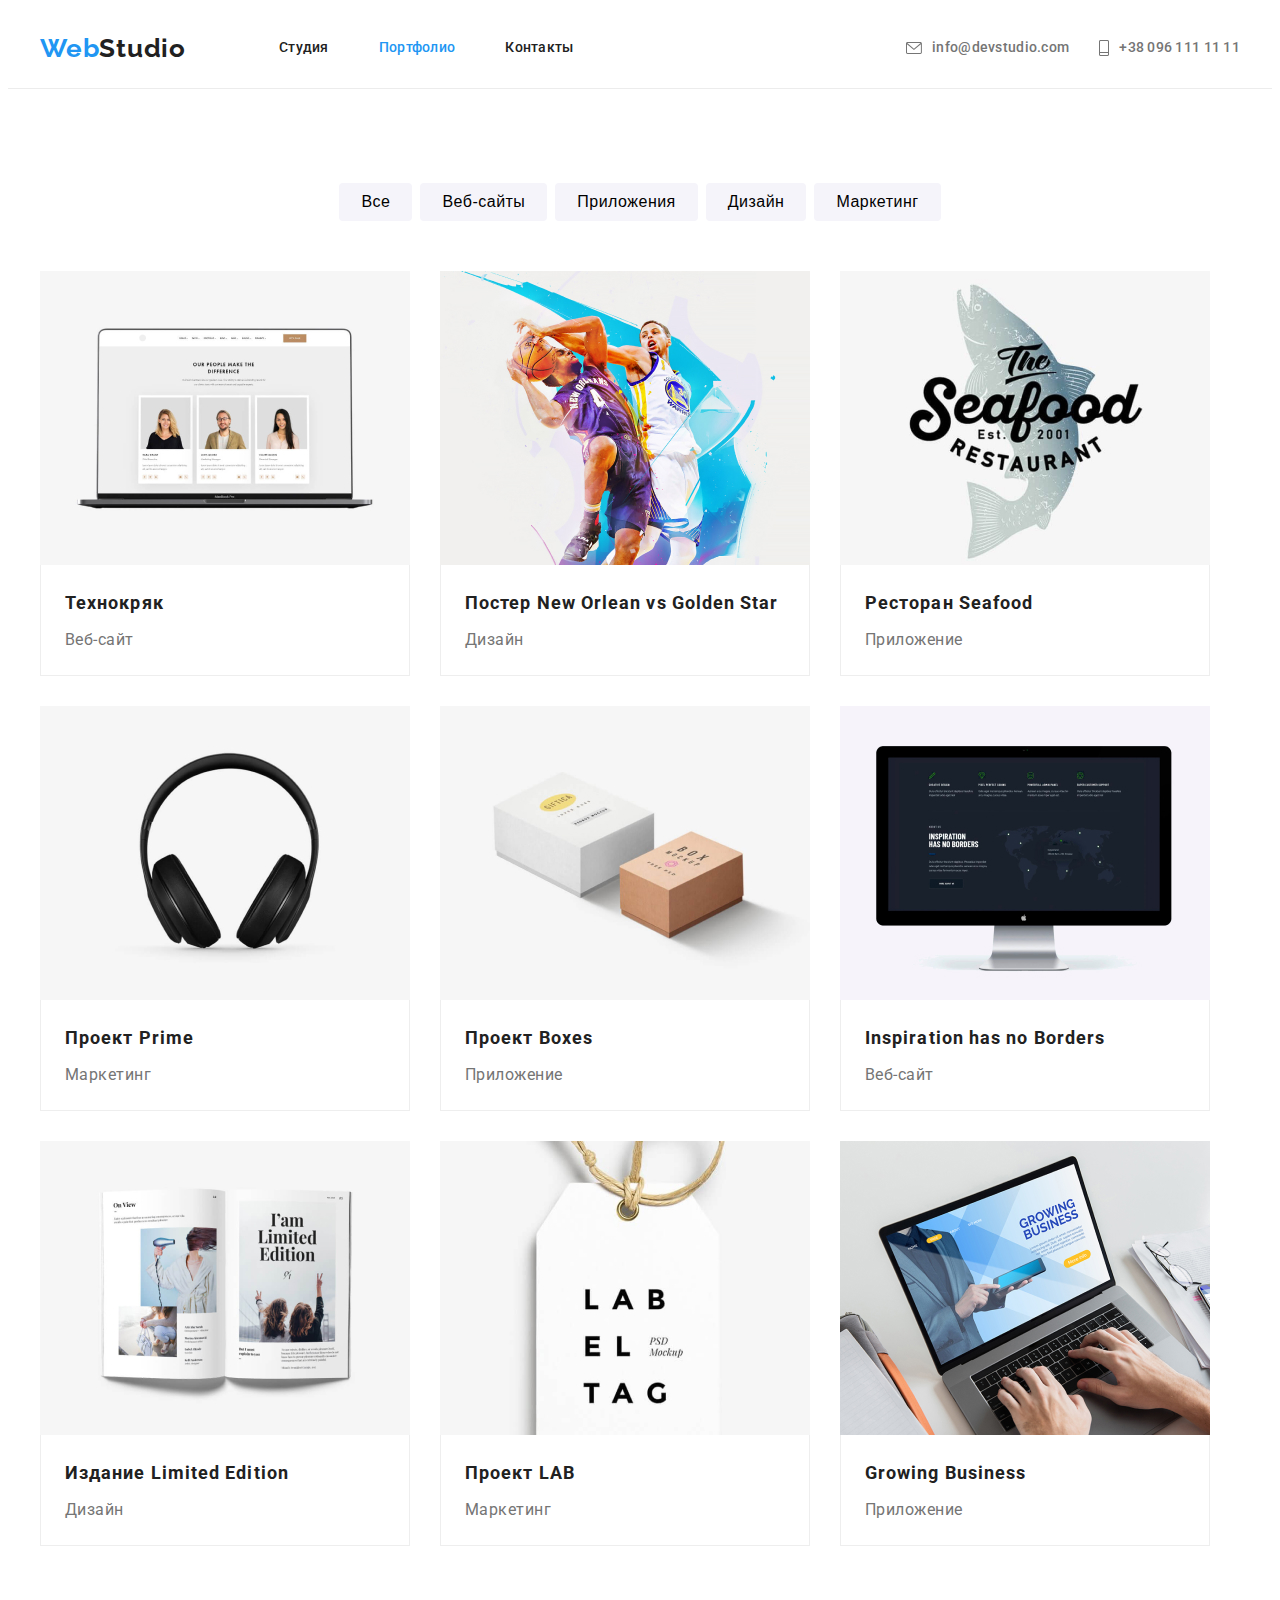
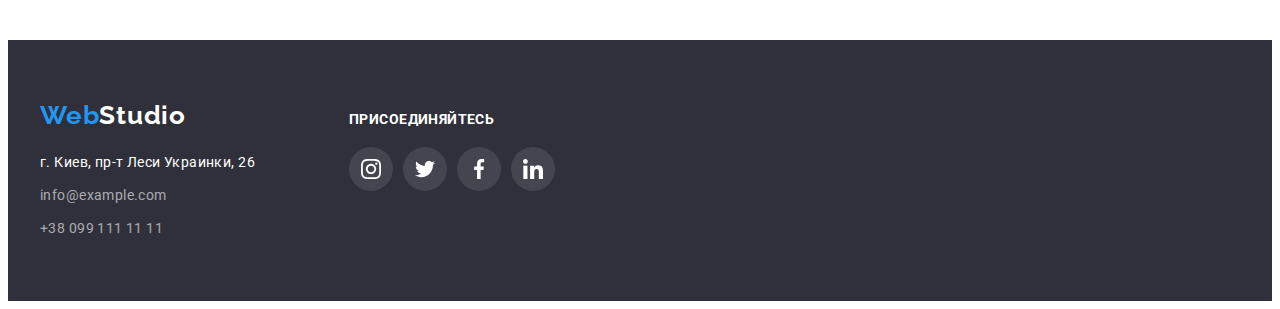
==== portfolio.html @ aa53f3c8 "Initial commit" ====
<!DOCTYPE html>
<html lang="ru">
  <head>
    <meta charset="UTF-8" />
    <meta http-equiv="X-UA-Compatible" content="IE=edge" />
    <meta name="viewport" content="width=device-width, initial-scale=1.0" />
    <title>Портфолио</title>
    <link rel="preconnect" href="https://fonts.googleapis.com" />
    <link rel="preconnect" href="https://fonts.gstatic.com" crossorigin />
    <link
      href="https://fonts.googleapis.com/css2?family=Raleway:wght@700&family=Roboto:wght@400;500;700;900&display=swap"
      rel="stylesheet"
    />
    <link
      rel="stylesheet"
      href="https://cdnjs.cloudflare.com/ajax/libs/modern-normalize/1.1.0/modern-normalize.min.css"
      integrity="sha512-wpPYUAdjBVSE4KJnH1VR1HeZfpl1ub8YT/NKx4PuQ5NmX2tKuGu6U/JRp5y+Y8XG2tV+wKQpNHVUX03MfMFn9Q=="
      crossorigin="anonymous"
      referrerpolicy="no-referrer"
    />
    <link rel="stylesheet" href="./css/styles.css" />
  </head>
  <body>
    <header class="page-header">
      <div class="container header-container">
        <a class="logo-link-blue link" href="" lang="en"
          >Web<span class="logo-link-black">Studio</span></a
        >
        <nav class="navigation">
          <ul class="menu list">
            <li class="menu-item">
              <a class="menu-link link" href="./index.html">Студия</a>
            </li>
            <li class="menu-item">
              <a class="menu-link current link" href="./portfolio.html">Портфолио</a>
            </li>
            <li class="menu-item">
              <a class="menu-link link" href="">Контакты</a>
            </li>
          </ul>
        </nav>
        <ul class="header-mailphone list">
          <li class="header-mailphone-item">
            <a class="menu-link mailtel link" href="mailto:info@devstudio.com">
              <svg class="header-logo-mail-img">
                <use href="./images/sprite.svg#icon-envelope-hover"></use>
              </svg>
              info@devstudio.com
            </a>
          </li>
          <li class="">
            <a class="menu-link mailtel link" href="tel:380961111111">
              <svg class="header-logo-mobile-img">
                <use href="./images/sprite.svg#icon-Mobile"></use>
              </svg>
              +38 096 111 11 11
            </a>
          </li>
        </ul>
      </div>
    </header>
    <main>
      <section class="main-section">
        <div class="container">
          <ul class="section-list list">
            <li class="section-list-item">
              <button class="modal-btns" type="button">Все</button>
            </li>
            <li class="section-list-item">
              <button class="modal-btns" type="button">Веб-сайты</button>
            </li>
            <li class="section-list-item">
              <button class="modal-btns" type="button">Приложения</button>
            </li>
            <li class="section-list-item">
              <button class="modal-btns" type="button">Дизайн</button>
            </li>
            <li class="section-list-item">
              <button class="modal-btns" type="button">Маркетинг</button>
            </li>
          </ul>
          <ul class="projects list">
            <li class="projects-item">
              <a class="projects-item-link link" href="">
                <img
                  src="./images/portfolio/img.jpg"
                  alt="технокряк"
                  width="370"
                  height="294"
                />
                <div class="projectsUF">
                  <h3 class="projects-name">Технокряк</h3>
                  <p class="projects-discription">Веб-сайт</p>
                </div>
              </a>
            </li>
            <li class="projects-item">
              <a class="projects-item-link link" href="">
                <img
                  src="./images/portfolio/img-1.jpg"
                  alt="постер баскетбол"
                  width="370"
                  height="294"
                />
                <div class="projectsUF">
                  <h3 class="projects-name" lang="en">
                    Постер New Orlean vs Golden Star
                  </h3>
                  <p class="projects-discription">Дизайн</p>
                </div>
              </a>
            </li>
            <li class="projects-item">
              <a class="projects-item-link link" href="">
                <img
                  src="./images/portfolio/img-2.jpg"
                  alt="ресторан"
                  width="370"
                  height="294"
                />
                <div class="projectsUF">
                  <h3 class="projects-name" lang="en">Ресторан Seafood</h3>
                  <p class="projects-discription">Приложение</p>
                </div>
              </a>
            </li>
            <li class="projects-item">
              <a class="projects-item-link link" href="">
                <img
                  src="./images/portfolio/img-3.jpg"
                  alt="проект прайм"
                  width="370"
                  height="294"
                />
                <div class="projectsUF">
                  <h3 class="projects-name" lang="en">Проект Prime</h3>
                  <p class="projects-discription">Маркетинг</p>
                </div>
              </a>
            </li>
            <li class="projects-item">
              <a class="projects-item-link link" href="">
                <img
                  src="./images/portfolio/img-4.jpg"
                  alt="проект боксис"
                  width="370"
                  height="294"
                />
                <div class="projectsUF">
                  <h3 class="projects-name" lang="en">Проект Boxes</h3>
                  <p class="projects-discription">Приложение</p>
                </div>
              </a>
            </li>
            <li class="projects-item">
              <a class="projects-item-link link" href="">
                <img
                  src="./images/portfolio/img-5.jpg"
                  alt="инспиратион"
                  width="370"
                  height="294"
                />
                <div class="projectsUF">
                  <h3 class="projects-name" lang="en">
                    Inspiration has no Borders
                  </h3>
                  <p class="projects-discription">Веб-сайт</p>
                </div>
              </a>
            </li>
            <li class="projects-item">
              <a class="projects-item-link link" href="">
                <img
                  src="./images/portfolio/img-6.jpg"
                  alt="издание"
                  width="370"
                  height="294"
                />
                <div class="projectsUF">
                  <h3 class="projects-name" lang="en">
                    Издание Limited Edition
                  </h3>
                  <p class="projects-discription">Дизайн</p>
                </div>
              </a>
            </li>
            <li class="projects-item">
              <a class="projects-item-link link" href="">
                <img
                  src="./images/portfolio/img-7.jpg"
                  alt="проект лаб"
                  width="370"
                  height="294"
                />
                <div class="projectsUF">
                  <h3 class="projects-name" lang="en">Проект LAB</h3>
                  <p class="projects-discription">Маркетинг</p>
                </div>
              </a>
            </li>
            <li class="projects-item">
              <a class="projects-item-link link" href="">
                <img
                  src="./images/portfolio/img-8.jpg"
                  alt="гроуинг бизнес"
                  width="370"
                  height="294"
                />
                <div class="projectsUF">
                  <h3 class="projects-name" lang="en">Growing Business</h3>
                  <p class="projects-discription">Приложение</p>
                </div>
              </a>
            </li>
          </ul>
        </div>
      </section>
    </main>
    <footer class="footer">
      <div class="container footer-container">
        <div>
          <a class="logo-link-blue link" href="" lang="en"
            >Web<span class="logo-link-white">Studio</span></a
          >
          <address class="address">
            <p class="adress-list-link geo">г. Киев, пр-т Леси Украинки, 26</p>
            <ul class="adress-list list">
              <li class="adress-list-item">
                <a class="adress-list-link link" href="mailto:info@example.com"
                  >info@example.com</a
                >
              </li>
              <li class="adress-list-item">
                <a class="adress-list-link link" href="tel:+380991111111"
                  >+38 099 111 11 11</a
                >
              </li>
            </ul>
          </address>
        </div>
        <div class="join-container">
          <p class="join-container-title">присоединяйтесь</p>
          <ul class="social-list list">
            <li class="social-list-item">
              <a href="" class="social-list-link social-list-footer-link">
                <svg class="social-list-icon-footer" width="20px" height="20px">
                  <use href="./images/sprite.svg#icon-instagram"></use>
                </svg>
              </a>
            </li>
            <li class="social-list-item">
              <a href="" class="social-list-link social-list-footer-link">
                <svg class="social-list-icon-footer" width="20px" height="20px">
                  <use href="./images/sprite.svg#icon-twitter"></use>
                </svg>
              </a>
            </li>
            <li class="social-list-item">
              <a href="" class="social-list-link social-list-footer-link">
                <svg class="social-list-icon-footer" width="20px" height="20px">
                  <use href="./images/sprite.svg#icon-facebook"></use>
                </svg>
              </a>
            </li>
            <li class="social-list-item">
              <a href="" class="social-list-link social-list-footer-link">
                <svg class="social-list-icon-footer" width="20px" height="20px">
                  <use href="./images/sprite.svg#icon-linkedin"></use>
                </svg>
              </a>
            </li>
          </ul>
        </div>
      </div>
    </footer>
  </body>
</html>
---- css/styles.css ----
:root {
  --primary-font-family: "Roboto", sans-serif;
  --secondary-font-family: "Raleway", sans-serif;
  --accent-color: #188ce8;
  --secondary-color: #2196f3;
}
h1,
h2,
h3,
h4,
h5,
h6,
p {
  margin-top: 0;
  margin-bottom: 0;
}
ul {
  margin-top: 0;
  margin-bottom: 0;
  padding-left: 0;
}
img {
  display: block;
}
.link {
  text-decoration: none;
}
.list {
  list-style: none;
}
body {
  font-family: var(--primary-font-family);
  color: #212121;
}
.container {
  width: 1200px;
  padding-left: 15px;
  padding-right: 15px;
  margin-left: auto;
  margin-right: auto;
}
/* =========================HEADER========================= */
.page-header {
  background: #ffffff;
  border-bottom: 1px solid #ececec;
}
.header-container {
  display: flex;
  align-items: center;
  justify-content: space-between;
}
.navigation {
  display: flex;
  align-items: center;
}
.menu {
  display: flex;
  padding-top: 32px;
  padding-bottom: 32px;
}
.menu-item {
  display: block;
}
.menu-item:not(:last-child) {
  margin-right: 50px;
}
.header-mailphone {
  display: flex;
  margin-left: auto;
}
.header-mailphone-item {
  margin-right: 30px;
  display: flex;
  align-items: center;
}
.logo-link-blue {
  font-family: var(--secondary-font-family);
  font-weight: 700;
  font-size: 26px;
  line-height: 1.19;
  letter-spacing: 0.03em;
  color: var(--secondary-color);
  margin-right: 93px;
}
.logo-link-white {
  color: #ffffff;
}
.logo-link-black {
  color: #212121;
}
.menu-link {
  display: flex;
  font-weight: 500;
  font-size: 14px;
  line-height: 1.14;
  letter-spacing: 0.02em;
  color: inherit;
  margin-left: auto;
}
.menu-link:hover,
.menu-link:focus {
  color: var(--secondary-color);
}
.current {
  color: var(--secondary-color);
}
.mailtel {
  color: #757575;
}
.header-logo-mail-img {
  width: 16px;
  height: 12px;
  margin-right: 10px;
  fill: #757575;
  margin-top: 2px;
}
.header-logo-mobile-img {
  width: 10px;
  height: 16px;
  margin-right: 10px;
  fill: #757575;
}
.menu-link:hover .header-logo-mail-img,
.menu-link:focus .header-logo-mail-img {
  fill: var(--secondary-color);
}
.menu-link:hover .header-logo-mobile-img,
.menu-link:focus .header-logo-mobile-img {
  fill: var(--secondary-color);
}
/* =========================MAIN (HERO)========================= */
.hero {
  max-width: 1600px;
  margin-left: auto;
  margin-right: auto;
  padding-top: 200px;
  padding-bottom: 200px;
  text-align: center;
  background-image: linear-gradient(
      rgba(47, 48, 58, 0.4),
      rgba(47, 48, 58, 0.4)
    ),
    url(../images/hero\ background.jpg);
  background-size: cover;
}
.headline {
  width: 696px;
  font-weight: 900;
  font-size: 44px;
  line-height: 1.36;
  text-transform: uppercase;
  color: #ffffff;
  letter-spacing: 0.06em;
  margin-bottom: 30px;
  margin-left: auto;
  margin-right: auto;
}
.modal-btn {
  font-weight: 700;
  font-size: 16px;
  line-height: 1.875;
  letter-spacing: 0.06em;
  color: #ffffff;
  background: var(--secondary-color);
  cursor: pointer;
  box-shadow: 0px 4px 4px rgba(0, 0, 0, 0.15);
  border-radius: 4px;
  padding: 10px 32px;
}
.modal-btn:hover,
.modal-btn:focus {
  background: var(--accent-color);
}
/* =========================MAIN (ABOUT US)========================= */
.aboutus {
  padding-top: 94px;
  padding-bottom: 94px;
}
.aboutus-list {
  display: flex;
  align-items: center;
}
.aboutus-list-item:not(:last-child) {
  margin-right: 30px;
}
.aboutus-list-item {
  width: 270px;
}
.aboutus-titles {
  font-weight: 700;
  font-size: 14px;
  line-height: 1.14;
  letter-spacing: 0.03em;
  text-transform: uppercase;
  margin-bottom: 10px;
}
.aboutus-suptitles {
  font-weight: 400;
  font-size: 14px;
  line-height: 1.71;
  letter-spacing: 0.03em;
  color: #757575;
}
.aboutus-container {
  width: 270px;
  height: 120px;
  background: #f5f4fa;
  border-radius: 4px;
  display: flex;
  justify-content: center;
  align-items: center;
  margin-bottom: 30px;
}
.aboutus-container-img {
  width: 70px;
  height: 70px;
}
/* =========================MAIN (WHAT WE DO)========================= */
.whatwedo {
  padding-bottom: 94px;
  text-align: center;
}
.whatwedo-list {
  display: flex;
  align-items: center;
}
.whatwedo-item:not(:last-child) {
  margin-right: 30px;
}
.h2titles {
  font-weight: 700;
  font-size: 36px;
  line-height: 1.16;
  letter-spacing: 0.03em;
  margin-bottom: 50px;
}
/* =========================MAIN (OUR TEAM)========================= */
.ourteam {
  background: #f5f4fa;
  text-align: center;
  padding-top: 94px;
  padding-bottom: 94px;
}
.ourteam-list {
  display: flex;
}
.ourteam-item {
  background: #ffffff;
  box-shadow: 0px 1px 3px rgba(0, 0, 0, 0.12), 0px 1px 1px rgba(0, 0, 0, 0.14),
    0px 2px 1px rgba(0, 0, 0, 0.2);
  border-radius: 0px 0px 4px 4px;
}
.ourteam-item:not(:last-child) {
  margin-right: 30px;
}
.teamsmember {
  padding: 30px 20px;
}
.ourteam-names {
  font-weight: 500;
  font-size: 16px;
  line-height: 1.18;
  letter-spacing: 0.03em;
  margin-bottom: 10px;
}
.ourteam-jobposition {
  font-weight: 400;
  font-size: 16px;
  line-height: 1.18;
  letter-spacing: 0.03em;
  color: #757575;
  margin-bottom: 16px;
}
.social-list {
  display: flex;
  align-items: center;
  justify-content: center;
}
.social-list-link {
  display: flex;
  justify-content: center;
  align-items: center;
  width: 44px;
  height: 44px;
  border-radius: 50%;
}
.social-list-item:not(:last-child) {
  margin-right: 10px;
}
.social-list-link:hover,
.social-list-link:focus {
  background-color: var(--secondary-color);
}
.social-list-icon {
  fill: #afb1b8;
}
.social-list-link:hover .social-list-icon,
.social-list-link:focus .social-list-icon {
  fill: #f5f4fa;
}
/* =========================OUR CLIENTS========================= */
.ourclients {
  padding-top: 94px;
  padding-bottom: 94px;
  text-align: center;
}
.ourclients-list {
  display: flex;
  justify-content: center;
}
.ourclients-list-item:not(:last-child) {
  margin-right: 30px;
}
.ourclients-list-item-box {
  width: 170px;
  height: 92px;
  border: 1px solid #afb1b8;
  border-radius: 4px;
  display: flex;
  justify-content: center;
  align-items: center;
}
.ourclients-list-item-box:hover,
.ourclients-list-item-box:focus {
  border-color: var(--secondary-color);
}
.ourclients-list-item-box-icon {
  fill: #afb1b8;
}
.ourclients-list-item-box:hover .ourclients-list-item-box-icon,
.ourclients-list-item-box:focus .ourclients-list-item-box-icon {
  fill: var(--secondary-color);
}
/* =========================FOOTER========================= */
.footer {
  background: #2f303a;
  padding-top: 60px;
  padding-bottom: 60px;
}
.address {
  margin-top: 20px;
}
.adress-list-link {
  font-style: normal;
  font-weight: 400;
  font-size: 14px;
  line-height: 1.71;
  letter-spacing: 0.03em;
  color: rgba(255, 255, 255, 0.6);
}
.geo {
  color: #ffffff;
  margin-bottom: 9px;
}
.adress-list-item:not(:last-child) {
  margin-bottom: 9px;
}
.join-container-title {
  font-weight: 700;
  font-size: 14px;
  line-height: 16px;
  letter-spacing: 0.03em;
  text-transform: uppercase;
  color: #ffffff;
  margin-bottom: 20px;
}
.footer-container {
  display: flex;
  align-items: baseline;
}
.join-container {
  margin-left: 70px;
}
.social-list-footer-link {
  fill: #ffffff;
  background: rgba(255, 255, 255, 0.1);
}
/* =========================PORTFOLIO========================= */
.main-section {
  padding-top: 94px;
  padding-bottom: 94px;
}
.section-list {
  display: flex;
  justify-content: center;
  margin-bottom: 50px;
}
.section-list-item:not(:last-child) {
  margin-right: 8px;
}
.modal-btns {
  font-weight: 500;
  font-size: 16px;
  line-height: 1.625;
  letter-spacing: 0.03em;
  cursor: pointer;
  background: #f5f4fa;
  border: none;
  border-radius: 4px;
  padding: 6px 22px;
}
.modal-btns:hover,
.modal-btns:focus {
  background: var(--secondary-color);
  color: #ffffff;
  box-shadow: 0px 3px 1px rgba(0, 0, 0, 0.1), 0px 1px 2px rgba(0, 0, 0, 0.08),
    0px 2px 2px rgba(0, 0, 0, 0.12);
}
.projects {
  display: flex;
  flex-wrap: wrap;
  margin-top: -30px;
}
.projects-item {
  background: #ffffff;
  margin-top: 30px;
}
/* .projects-item:hover,
.projects-item:focus {
    box-shadow: 0px 1px 1px rgba(0, 0, 0, 0.12), 0px 4px 4px rgba(0, 0, 0, 0.06), 1px 4px 6px rgba(0, 0, 0, 0.16);
} */
.projects-item:not(:nth-child(3n)) {
  margin-right: 30px;
}
.projectsUF {
  padding: 20px 24px;
  border: 1px solid #eeeeee;
  border-top: none;
}
.projects-name {
  font-weight: 700;
  font-size: 18px;
  line-height: 2;
  letter-spacing: 0.06em;
  margin-bottom: 4px;
}
.projects-discription {
  font-weight: 400;
  font-size: 16px;
  line-height: 1.875;
  letter-spacing: 0.03em;
  color: #757575;
}
.projects-item-link {
  display: block;
  font-style: normal;
  color: inherit;
}
.projects-item-link:hover,
.projects-item-link:focus {
    box-shadow: 0px 1px 1px rgba(0, 0, 0, 0.12), 0px 4px 4px rgba(0, 0, 0, 0.06),
        1px 4px 6px rgba(0, 0, 0, 0.16);
}
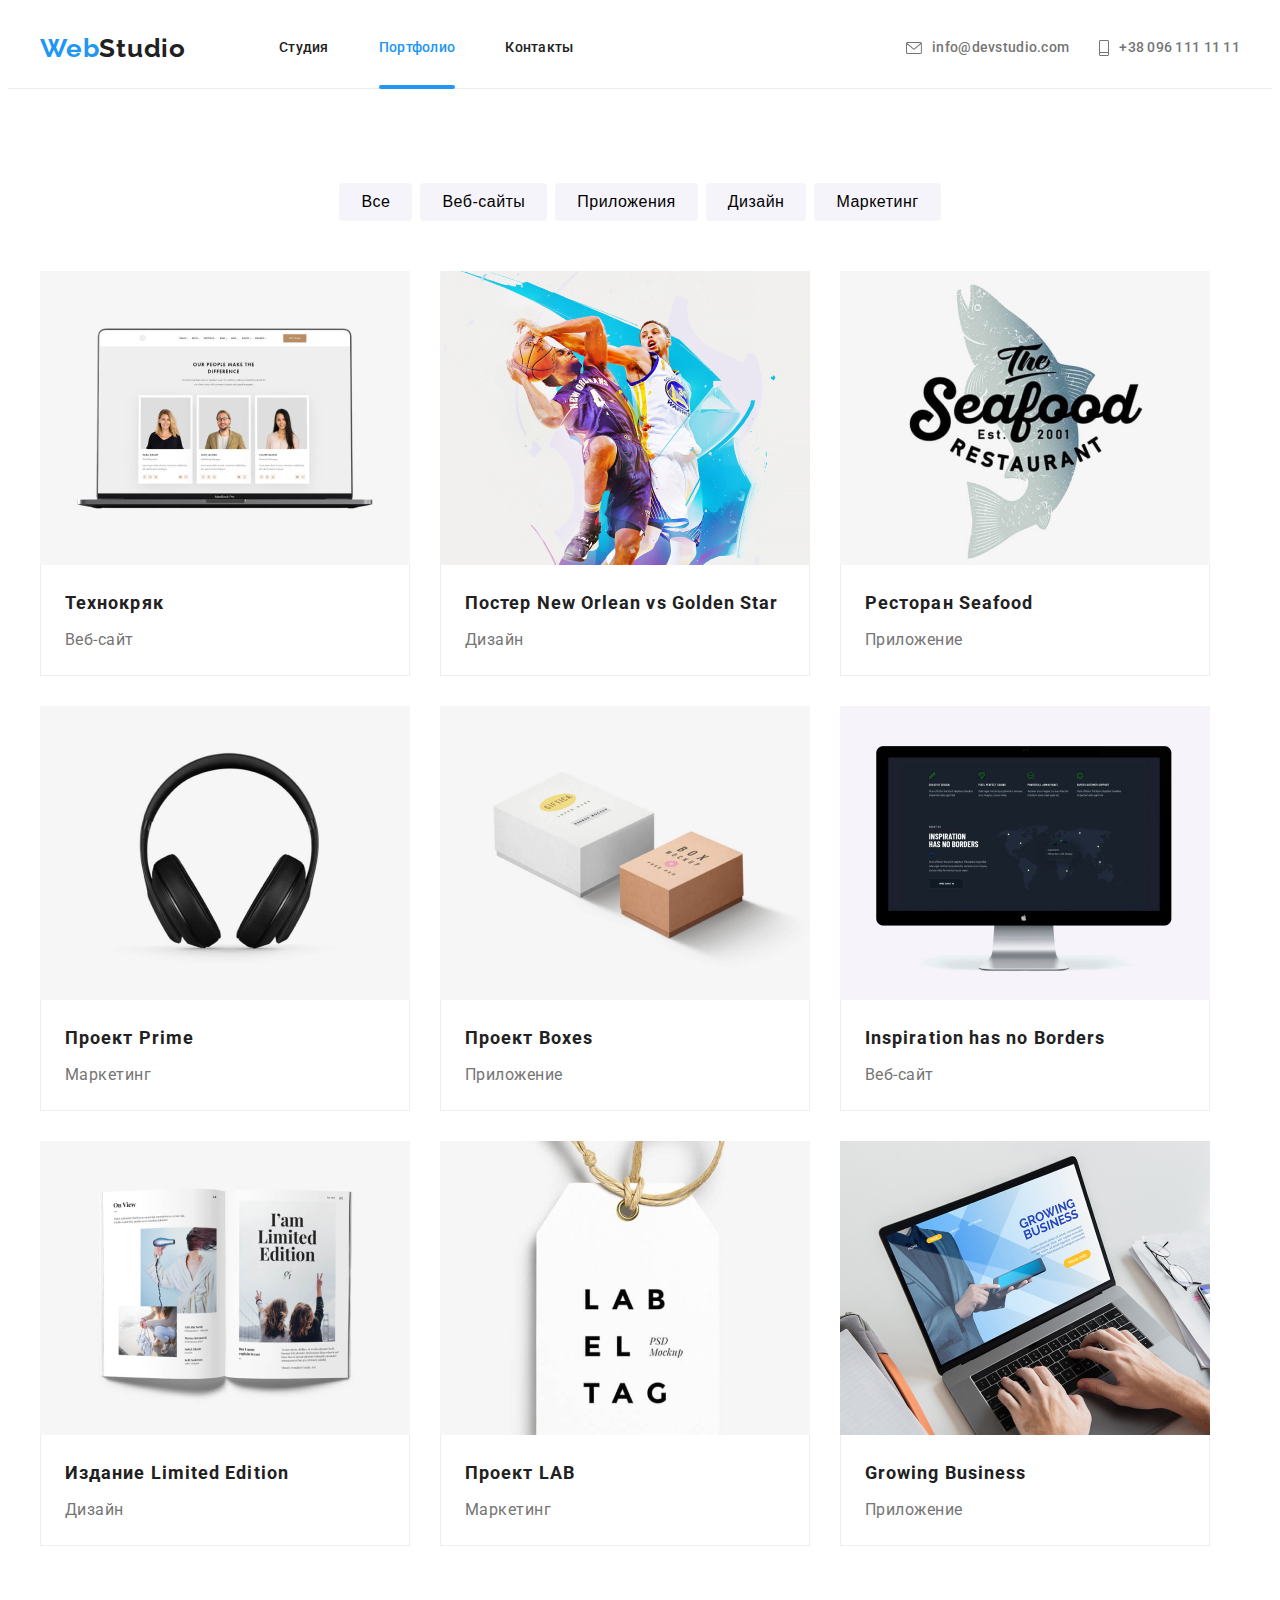
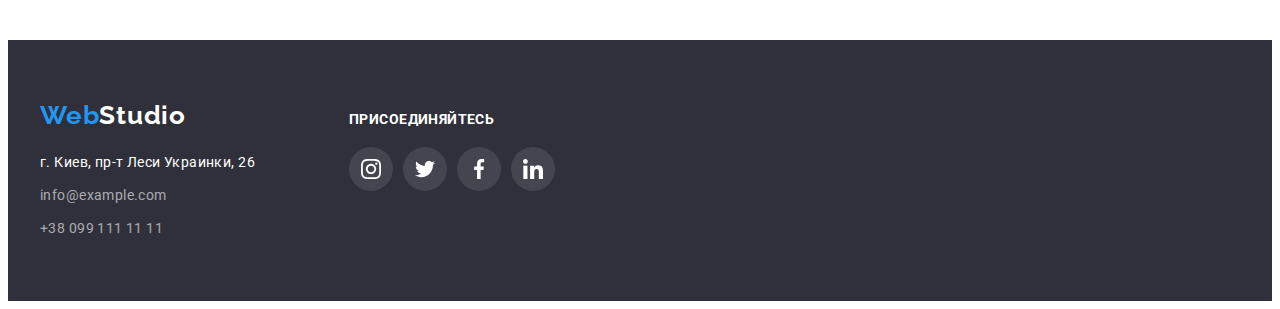
==== commit ccf42df9: "Initial commit" ====
--- a/portfolio.html
+++ b/portfolio.html
@@ -32,7 +32,9 @@
               <a class="menu-link link" href="./index.html">Студия</a>
             </li>
             <li class="menu-item">
-              <a class="menu-link current link" href="./portfolio.html">Портфолио</a>
+              <a class="menu-link current link" href="./portfolio.html"
+                >Портфолио</a
+              >
             </li>
             <li class="menu-item">
               <a class="menu-link link" href="">Контакты</a>
@@ -82,12 +84,22 @@
           <ul class="projects list">
             <li class="projects-item">
               <a class="projects-item-link link" href="">
-                <img
-                  src="./images/portfolio/img.jpg"
-                  alt="технокряк"
-                  width="370"
-                  height="294"
-                />
+                <div class="projects-item-box">
+                  <img
+                    src="./images/portfolio/img.jpg"
+                    alt="технокряк"
+                    width="370"
+                    height="294"
+                  />
+                  <div class="projects-item-overlay">
+                    <p class="projects-item-p">
+                      Ресурс предлагает комплексные предложения с разным уровнем
+                      функционала и сервисов. Все это позволит посетителю
+                      получить исчерпывающие сведения о компании или частном
+                      лице.
+                    </p>
+                  </div>
+                </div>
                 <div class="projectsUF">
                   <h3 class="projects-name">Технокряк</h3>
                   <p class="projects-discription">Веб-сайт</p>
@@ -96,12 +108,22 @@
             </li>
             <li class="projects-item">
               <a class="projects-item-link link" href="">
-                <img
-                  src="./images/portfolio/img-1.jpg"
-                  alt="постер баскетбол"
-                  width="370"
-                  height="294"
-                />
+                <div class="projects-item-box">
+                  <img
+                    src="./images/portfolio/img-1.jpg"
+                    alt="постер баскетбол"
+                    width="370"
+                    height="294"
+                  />
+                  <div class="projects-item-overlay">
+                    <p class="projects-item-p">
+                      Ресурс предлагает комплексные предложения с разным уровнем
+                      функционала и сервисов. Все это позволит посетителю
+                      получить исчерпывающие сведения о компании или частном
+                      лице.
+                    </p>
+                  </div>
+                </div>
                 <div class="projectsUF">
                   <h3 class="projects-name" lang="en">
                     Постер New Orlean vs Golden Star
@@ -112,12 +134,22 @@
             </li>
             <li class="projects-item">
               <a class="projects-item-link link" href="">
-                <img
+                <div class="projects-item-box">
+                 <img
                   src="./images/portfolio/img-2.jpg"
                   alt="ресторан"
                   width="370"
                   height="294"
                 />
+                <div class="projects-item-overlay">
+                  <p class="projects-item-p">
+                    Ресурс предлагает комплексные предложения с разным уровнем
+                    функционала и сервисов. Все это позволит посетителю
+                    получить исчерпывающие сведения о компании или частном
+                    лице.
+                  </p>
+                </div>
+                </div>
                 <div class="projectsUF">
                   <h3 class="projects-name" lang="en">Ресторан Seafood</h3>
                   <p class="projects-discription">Приложение</p>
@@ -126,12 +158,22 @@
             </li>
             <li class="projects-item">
               <a class="projects-item-link link" href="">
-                <img
+                <div class="projects-item-box">
+                 <img
                   src="./images/portfolio/img-3.jpg"
                   alt="проект прайм"
                   width="370"
                   height="294"
                 />
+                <div class="projects-item-overlay">
+                  <p class="projects-item-p">
+                    Ресурс предлагает комплексные предложения с разным уровнем
+                    функционала и сервисов. Все это позволит посетителю
+                    получить исчерпывающие сведения о компании или частном
+                    лице.
+                  </p>
+                </div>
+                </div>
                 <div class="projectsUF">
                   <h3 class="projects-name" lang="en">Проект Prime</h3>
                   <p class="projects-discription">Маркетинг</p>
@@ -140,12 +182,22 @@
             </li>
             <li class="projects-item">
               <a class="projects-item-link link" href="">
-                <img
+                <div class="projects-item-box">
+                  <img
                   src="./images/portfolio/img-4.jpg"
                   alt="проект боксис"
                   width="370"
                   height="294"
                 />
+                <div class="projects-item-overlay">
+                  <p class="projects-item-p">
+                    Ресурс предлагает комплексные предложения с разным уровнем
+                    функционала и сервисов. Все это позволит посетителю
+                    получить исчерпывающие сведения о компании или частном
+                    лице.
+                  </p>
+                </div>
+                </div>
                 <div class="projectsUF">
                   <h3 class="projects-name" lang="en">Проект Boxes</h3>
                   <p class="projects-discription">Приложение</p>
@@ -154,12 +206,22 @@
             </li>
             <li class="projects-item">
               <a class="projects-item-link link" href="">
-                <img
+                <div class="projects-item-box">
+                 <img
                   src="./images/portfolio/img-5.jpg"
                   alt="инспиратион"
                   width="370"
                   height="294"
                 />
+                <div class="projects-item-overlay">
+                  <p class="projects-item-p">
+                    Ресурс предлагает комплексные предложения с разным уровнем
+                    функционала и сервисов. Все это позволит посетителю
+                    получить исчерпывающие сведения о компании или частном
+                    лице.
+                  </p>
+                </div>
+                </div>
                 <div class="projectsUF">
                   <h3 class="projects-name" lang="en">
                     Inspiration has no Borders
@@ -170,12 +232,22 @@
             </li>
             <li class="projects-item">
               <a class="projects-item-link link" href="">
-                <img
+                <div class="projects-item-box">
+                 <img
                   src="./images/portfolio/img-6.jpg"
                   alt="издание"
                   width="370"
                   height="294"
                 />
+                <div class="projects-item-overlay">
+                  <p class="projects-item-p">
+                    Ресурс предлагает комплексные предложения с разным уровнем
+                    функционала и сервисов. Все это позволит посетителю
+                    получить исчерпывающие сведения о компании или частном
+                    лице.
+                  </p>
+                </div>
+                </div>
                 <div class="projectsUF">
                   <h3 class="projects-name" lang="en">
                     Издание Limited Edition
@@ -186,12 +258,22 @@
             </li>
             <li class="projects-item">
               <a class="projects-item-link link" href="">
-                <img
+                <div class="projects-item-box">
+                 <img
                   src="./images/portfolio/img-7.jpg"
                   alt="проект лаб"
                   width="370"
                   height="294"
                 />
+                <div class="projects-item-overlay">
+                  <p class="projects-item-p">
+                    Ресурс предлагает комплексные предложения с разным уровнем
+                    функционала и сервисов. Все это позволит посетителю
+                    получить исчерпывающие сведения о компании или частном
+                    лице.
+                  </p>
+                </div>
+                </div>
                 <div class="projectsUF">
                   <h3 class="projects-name" lang="en">Проект LAB</h3>
                   <p class="projects-discription">Маркетинг</p>
@@ -200,12 +282,22 @@
             </li>
             <li class="projects-item">
               <a class="projects-item-link link" href="">
+                <div class="projects-item-box">
                 <img
                   src="./images/portfolio/img-8.jpg"
                   alt="гроуинг бизнес"
                   width="370"
                   height="294"
                 />
+                <div class="projects-item-overlay">
+                  <p class="projects-item-p">
+                    Ресурс предлагает комплексные предложения с разным уровнем
+                    функционала и сервисов. Все это позволит посетителю
+                    получить исчерпывающие сведения о компании или частном
+                    лице.
+                  </p>
+                </div>
+                </div>
                 <div class="projectsUF">
                   <h3 class="projects-name" lang="en">Growing Business</h3>
                   <p class="projects-discription">Приложение</p>
--- a/css/styles.css
+++ b/css/styles.css
@@ -60,6 +60,7 @@
 }
 .menu-item {
   display: block;
+  position: relative;
 }
 .menu-item:not(:last-child) {
   margin-right: 50px;
@@ -96,6 +97,7 @@
   letter-spacing: 0.02em;
   color: inherit;
   margin-left: auto;
+  transition: color 250ms cubic-bezier(0.4, 0, 0.2, 1);
 }
 .menu-link:hover,
 .menu-link:focus {
@@ -103,6 +105,16 @@
 }
 .current {
   color: var(--secondary-color);
+}
+.current::after {
+  position: absolute;
+  left: 0;
+  top: 45px;
+  content:'';
+  width: 100%;  
+  height: 4px;
+  background: #2196F3;
+  border-radius: 2px;
 }
 .mailtel {
   color: #757575;
@@ -224,6 +236,9 @@
   display: flex;
   align-items: center;
 }
+.whatwedo-item {
+  position: relative;
+}
 .whatwedo-item:not(:last-child) {
   margin-right: 30px;
 }
@@ -233,6 +248,23 @@
   line-height: 1.16;
   letter-spacing: 0.03em;
   margin-bottom: 50px;
+}
+.whatwedo-img-discription {
+  font-weight: 700;
+  font-size: 14px;
+  line-height: 16px;
+  letter-spacing: 0.03em;
+  text-transform: uppercase;
+  color: #FFFFFF;
+  display: flex;
+  align-items: center;
+  justify-content: center;
+  width: 370px;
+  height: 70px;
+  background: rgba(47, 48, 58, 0.8);
+  position: absolute;
+  left: 0;
+  bottom: 0;
 }
 /* =========================MAIN (OUR TEAM)========================= */
 .ourteam {
@@ -283,6 +315,7 @@
   width: 44px;
   height: 44px;
   border-radius: 50%;
+  transition: background-color 250ms cubic-bezier(0.4, 0, 0.2, 1); 
 }
 .social-list-item:not(:last-child) {
   margin-right: 10px;
@@ -293,6 +326,7 @@
 }
 .social-list-icon {
   fill: #afb1b8;
+  transition: fill 250ms cubic-bezier(0.4, 0, 0.2, 1);
 }
 .social-list-link:hover .social-list-icon,
 .social-list-link:focus .social-list-icon {
@@ -319,6 +353,7 @@
   display: flex;
   justify-content: center;
   align-items: center;
+  transition: border-color 250ms cubic-bezier(0.4, 0, 0.2, 1);
 }
 .ourclients-list-item-box:hover,
 .ourclients-list-item-box:focus {
@@ -326,6 +361,7 @@
 }
 .ourclients-list-item-box-icon {
   fill: #afb1b8;
+  transition: fill 250ms cubic-bezier(0.4, 0, 0.2, 1);
 }
 .ourclients-list-item-box:hover .ourclients-list-item-box-icon,
 .ourclients-list-item-box:focus .ourclients-list-item-box-icon {
@@ -375,6 +411,47 @@
   fill: #ffffff;
   background: rgba(255, 255, 255, 0.1);
 }
+/* =========================BACKDROP========================= */
+.backdrop {
+  position: fixed;
+  top: 0;
+  left: 0;
+  width: 100%;
+  height: 100%;
+  background: rgba(0, 0, 0, 0.2);
+  transition: opacity 250ms cubic-bezier(0.4, 0, 0.2, 1), visibility 250ms cubic-bezier(0.4, 0, 0.2, 1)  ;
+}
+.modal {
+  position: absolute;
+  top: 50%;
+  left: 50%;
+  transform: translate(-50%, -50%);
+  width: 528px;
+  height: 581px;
+  background: #FFFFFF;
+  box-shadow: 0px 1px 3px rgba(0, 0, 0, 0.12), 0px 1px 1px rgba(0, 0, 0, 0.14), 0px 2px 1px rgba(0, 0, 0, 0.2);
+  border-radius: 4px;
+}
+.modal-close-btn {
+  position: absolute;
+  top: 8px;
+  right: 8px;
+  display: flex;
+  align-items: center;
+  justify-content: center;
+  width: 30px;
+  height: 30px;
+  border-radius: 50%;
+  background: #FFFFFF;
+  border: 1px solid rgba(0, 0, 0, 0.1);
+  cursor: pointer;
+  padding: 0;
+}
+.backdrop.is-hidden {
+  opacity: 0;
+  visibility: hidden;
+  pointer-events: none;
+}
 /* =========================PORTFOLIO========================= */
 .main-section {
   padding-top: 94px;
@@ -398,6 +475,7 @@
   border: none;
   border-radius: 4px;
   padding: 6px 22px;
+  transition: background 250ms cubic-bezier(0.4, 0, 0.2, 1), color 250ms cubic-bezier(0.4, 0, 0.2, 1), box-shadow 250ms cubic-bezier(0.4, 0, 0.2, 1) ;
 }
 .modal-btns:hover,
 .modal-btns:focus {
@@ -415,10 +493,6 @@
   background: #ffffff;
   margin-top: 30px;
 }
-/* .projects-item:hover,
-.projects-item:focus {
-    box-shadow: 0px 1px 1px rgba(0, 0, 0, 0.12), 0px 4px 4px rgba(0, 0, 0, 0.06), 1px 4px 6px rgba(0, 0, 0, 0.16);
-} */
 .projects-item:not(:nth-child(3n)) {
   margin-right: 30px;
 }
@@ -445,9 +519,39 @@
   display: block;
   font-style: normal;
   color: inherit;
+  transition: box-shadow 250ms cubic-bezier(0.4, 0, 0.2, 1);
 }
 .projects-item-link:hover,
 .projects-item-link:focus {
     box-shadow: 0px 1px 1px rgba(0, 0, 0, 0.12), 0px 4px 4px rgba(0, 0, 0, 0.06),
         1px 4px 6px rgba(0, 0, 0, 0.16);
+}
+.projects-item-box {
+  position: relative;
+  overflow: hidden;
+}
+.projects-item-overlay {
+  position: absolute;
+  display: flex;
+  align-items: center;
+  justify-content: center;
+  top: 0;
+  left: 0;
+  width: 100%;
+  height: 100%;
+  background: rgba(33, 150, 243, 0.9);
+  padding: 63px 24px;
+  transform: translateY(100%);
+  transition: transform 250ms cubic-bezier(0.4, 0, 0.2, 1);
+}
+.projects-item-p {
+  font-weight: 400;
+  font-size: 18px;
+  line-height: 1.56;
+  letter-spacing: 0.03em;
+  color: #FFFFFF;
+}
+.projects-item-link:hover .projects-item-overlay,
+.projects-item-link:focus .projects-item-overlay {
+  transform: translateY(0%);
 }